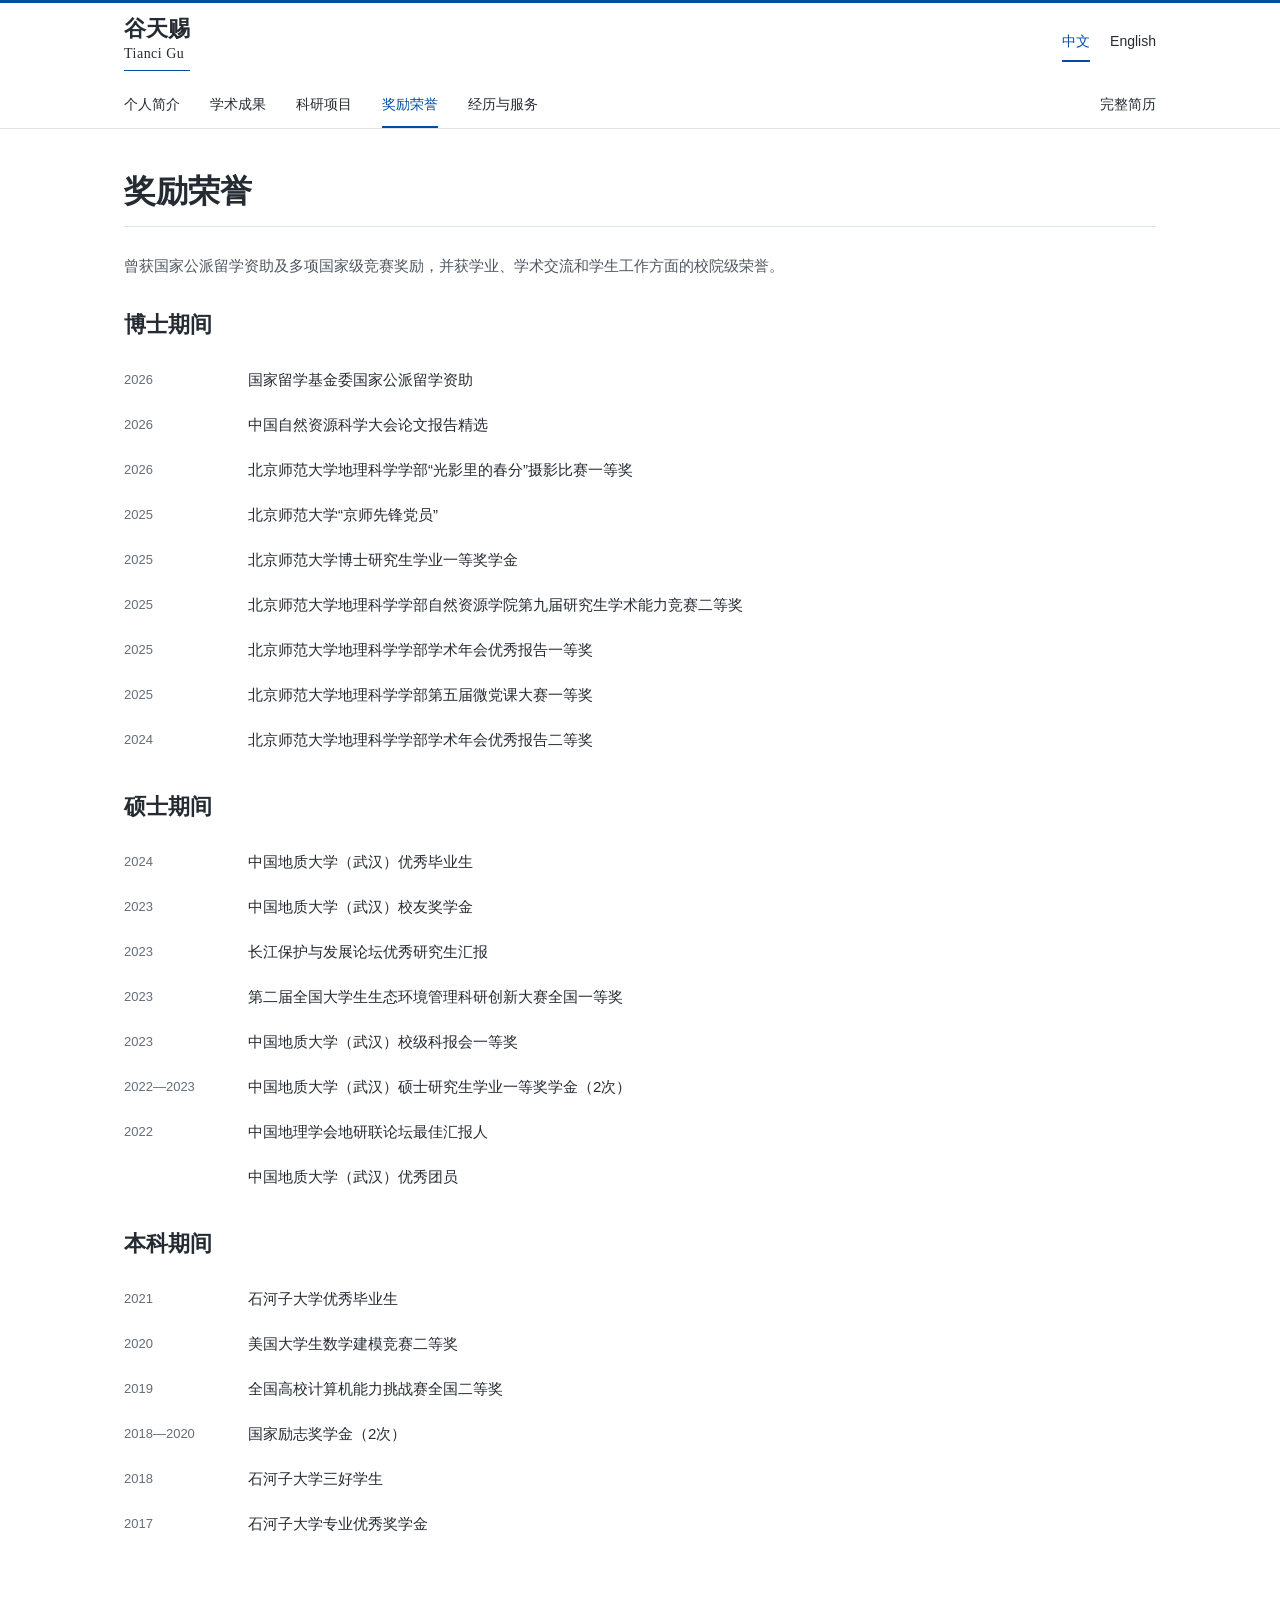
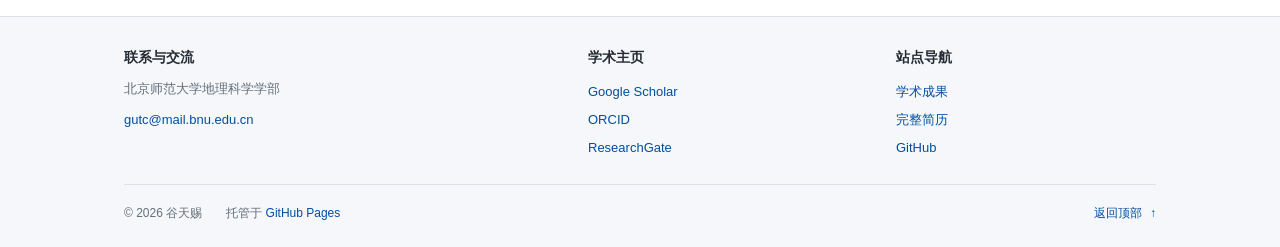
==== awards.html @ 749463bf "fix(content): reconcile publication metadata and downloadable CV" ====
<!doctype html>
<html lang="zh-CN">
<head>
  <meta charset="utf-8">
  <meta name="viewport" content="width=device-width, initial-scale=1">
  <meta name="description" content="谷天赐，北京师范大学自然资源博士生，研究城市化生态效应与生物多样性保护。奖励荣誉。">
  <meta name="theme-color" content="#004da3">
  <meta property="og:title" content="谷天赐 奖励荣誉">
  <meta property="og:description" content="Tianci Gu, PhD student in Natural Resources at Beijing Normal University.">
  <meta property="og:type" content="website">
  <link rel="canonical" href="https://sea993.github.io/CV_GUTIANCI/awards.html">
  <link rel="icon" href="assets/favicon.svg" type="image/svg+xml">
  <link rel="stylesheet" href="assets/style.css?v=1791884902904368500">
  <title>谷天赐 奖励荣誉</title>
  <script src="assets/content.js?v=1791884902904368500" defer></script>
  <script src="assets/app.js?v=1791884902904368500" defer></script>
</head>
<body id="top" data-page="awards" data-asset-version="1791884902904368500">
  <a class="skip-link" href="#main" data-i18n="skip">跳到正文</a>
  <header class="site-header">
    <div class="header-inner">
      <a class="wordmark" href="index.html" data-page-link="about"><span lang="zh-CN" data-profile-name="zh">谷天赐</span><span class="wordmark-en" lang="en" data-profile-name="en">Tianci Gu</span></a>
      <div class="header-controls">
        <div class="language-switch" role="group" aria-label="语言选择 Language selection">
          <button type="button" data-language="zh" aria-pressed="true">中文</button>
          <button type="button" data-language="en" aria-pressed="false">English</button>
        </div>
        <button class="menu-button" type="button" aria-expanded="false" aria-controls="site-nav" data-i18n="menu">菜单</button>
      </div>
    </div>
    <nav class="site-nav" id="site-nav" aria-label="主要导航"><a href="index.html" data-page-link="about" data-i18n="about">个人简介</a><a href="publications.html" data-page-link="publications" data-i18n="publications">学术成果</a><a href="projects.html" data-page-link="projects" data-i18n="projects">科研项目</a><a href="awards.html" data-page-link="awards" data-i18n="awards" aria-current="page">奖励荣誉</a><a href="service.html" data-page-link="service" data-i18n="service">经历与服务</a><a href="cv.html" data-page-link="cv" data-i18n="cv">完整简历</a></nav>
  </header>
  <main id="main" class="page-shell"><section id="awards" class="content-section" aria-labelledby="awards-title"><h1 class="page-title" id="awards-title" data-i18n="awards">奖励荣誉</h1><p class="page-lead" data-page-summary="awards"></p><div id="award-list" class="grouped-list"></div></section><noscript><p>请开启JavaScript浏览网站内容，或<a href="assets/tianci-gu-cv.docx?v=1791884902904368500">下载Word简历</a>。 Enable JavaScript to browse this site, or download the CV.</p></noscript></main>
  <footer class="site-footer" id="site-footer">
    <div class="footer-inner">
      <div class="footer-main">
        <section class="footer-contact" aria-labelledby="footer-contact-title">
          <h2 id="footer-contact-title" data-i18n="footerContact">联系与交流</h2>
          <p id="footer-affiliation">北京师范大学地理科学学部</p>
          <a href="mailto:gutc@mail.bnu.edu.cn" data-email><span>gutc@mail.bnu.edu.cn</span></a>
        </section>
        <nav aria-labelledby="footer-academic-title">
          <h2 id="footer-academic-title" data-i18n="footerAcademic">学术主页</h2>
          <ul>
            <li><a id="footer-scholar-link" href="https://scholar.google.com/citations?user=gLpuU54AAAAJ" target="_blank" rel="noopener">Google Scholar</a></li>
            <li><a id="footer-orcid-link" href="https://orcid.org/0000-0001-9466-5545" target="_blank" rel="noopener">ORCID</a></li>
            <li><a id="footer-researchgate-link" href="https://www.researchgate.net/profile/Tianci-Gu-2" target="_blank" rel="noopener">ResearchGate</a></li>
          </ul>
        </nav>
        <nav aria-labelledby="footer-explore-title">
          <h2 id="footer-explore-title" data-i18n="footerExplore">站点导航</h2>
          <ul>
            <li><a href="publications.html" data-page-link="publications" data-i18n="publications">学术成果</a></li>
            <li><a href="cv.html" data-page-link="cv" data-i18n="cv">完整简历</a></li>
            <li><a href="https://github.com/sea993/CV_GUTIANCI" target="_blank" rel="noopener">GitHub</a></li>
          </ul>
        </nav>
      </div>
      <div class="footer-bottom">
        <p id="footer-copyright">© 2026 谷天赐</p>
        <p class="footer-host"><span data-i18n="footerHosted">托管于</span> <a href="https://pages.github.com/" target="_blank" rel="noopener">GitHub Pages</a></p>
        <a class="back-to-top" href="#top"><span data-i18n="backToTop">返回顶部</span><span aria-hidden="true">↑</span></a>
      </div>
    </div>
  </footer>
</body>
</html>
---- assets/style.css ----
:root {
  --ink: #252b32; --muted: #646e79; --accent: #004da3; --line: #dce2e8;
  --heading-font: Georgia, "Microsoft YaHei", serif;
  --body-font: "Microsoft YaHei", "PingFang SC", sans-serif;
  --interface-font: "Segoe UI", "Microsoft YaHei", sans-serif;
}
* { box-sizing: border-box; }
html { scroll-padding-top: 130px; }
body { margin: 0; min-height: 100vh; display: flex; flex-direction: column; color: var(--ink); background: #fff; font: 15px/1.85 var(--body-font); }
html[lang="en"] body { font-family: var(--interface-font); }
a { color: var(--accent); text-underline-offset: 4px; text-decoration-thickness: 1px; }
a:hover { text-decoration: underline; }
button, input { font: inherit; color: inherit; }
button { cursor: pointer; }
button:focus-visible, a:focus-visible, input:focus-visible, summary:focus-visible { outline: 2px solid var(--accent); outline-offset: 4px; }
img { display: block; max-width: 100%; }
[hidden] { display: none !important; }
h1, h2, h3 { font-family: var(--heading-font); }
h2 { font-size: 22px; line-height: 1.45; margin: 0 0 17px; }
p { margin: 0 0 16px; }
.visually-hidden { position: absolute; width: 1px; height: 1px; padding: 0; overflow: hidden; clip: rect(0,0,0,0); white-space: nowrap; border: 0; }
.skip-link { position: fixed; left: 20px; top: -100px; z-index: 20; background: #fff; padding: 10px 20px; }
.skip-link:focus { top: 10px; }
.site-header { flex: none; border-top: 3px solid var(--accent); border-bottom: 1px solid var(--line); background: #fff; position: sticky; top: 0; z-index: 10; }
.header-inner { max-width: 1096px; margin: auto; min-height: 70px; padding: 12px 32px; display: flex; align-items: center; justify-content: space-between; gap: 24px; }
.wordmark { display: inline-grid; justify-items: start; gap: 2px; flex: none; padding-bottom: 7px; border-bottom: 1px solid var(--accent); color: var(--ink); font: 700 22px/1.25 var(--heading-font); text-decoration: none; white-space: nowrap; }
.wordmark-en { font: 400 14px/1.3 var(--heading-font); letter-spacing: .035em; }
.wordmark:hover { color: var(--accent); text-decoration: none; }
.header-controls { display: flex; align-items: center; gap: 24px; }
.language-switch { display: flex; gap: 20px; font: 14px/1.5 var(--interface-font); }
.language-switch button { padding: 8px 0; border: 0; border-bottom: 2px solid transparent; background: none; }
.language-switch button[aria-pressed="true"] { color: var(--accent); border-bottom-color: var(--accent); }
.site-nav { max-width: 1096px; padding: 0 32px; margin: auto; display: flex; gap: 30px; align-items: center; font: 14px/1.5 var(--interface-font); }
.site-nav a { color: var(--ink); padding: 11px 0; border-bottom: 2px solid transparent; text-decoration: none; white-space: nowrap; }
.site-nav a:hover, .site-nav a[aria-current="page"] { color: var(--accent); }
.site-nav a[aria-current="page"] { border-bottom-color: var(--accent); }
.site-nav a:last-child { margin-left: auto; }
.menu-button { display: none; padding: 7px 13px; border: 1px solid var(--line); background: none; font: 14px var(--interface-font); }
.page-shell { width: 100%; flex: 1; max-width: 1096px; margin: 0 auto; padding: 0 32px 42px; }
.site-footer { flex: none; background: #f5f7fa; border-top: 1px solid var(--line); color: var(--muted); font: 13px/1.7 var(--interface-font); }
.footer-inner { max-width: 1096px; margin: 0 auto; padding: 30px 32px 20px; }
.footer-main { display: grid; grid-template-columns: minmax(0,1.6fr) minmax(0,1fr) minmax(0,1fr); gap: 48px; }
.site-footer h2 { margin: 0 0 10px; color: var(--ink); font: 600 14px/1.5 var(--interface-font); }
.site-footer p { margin: 0; }
.footer-contact p { max-width: 290px; margin-bottom: 6px; }
.site-footer a { display: inline-block; padding: 3px 0; text-decoration: none; }
.site-footer a:hover { text-decoration: underline; }
.site-footer ul { list-style: none; margin: 0; padding: 0; }
.footer-bottom { display: flex; align-items: center; gap: 24px; margin-top: 22px; padding-top: 15px; border-top: 1px solid var(--line); font-size: 12px; }
.site-footer .back-to-top { display: inline-flex; align-items: center; gap: 8px; margin-left: auto; white-space: nowrap; }
.about-layout { display: grid; grid-template-columns: 215px minmax(0,1fr); gap: 56px; padding-top: 46px; }
.profile-sidebar .portrait-block { margin: 0 0 22px; }
.portrait-block img { width: 150px; height: 191px; object-fit: cover; object-position: center 26%; border-radius: 5px; }
.profile-sidebar .portrait-block img { width: 166px; height: 211px; }
.profile-institution { display: flex; align-items: center; gap: 11px; margin: 0 0 22px; }
.institution-seal { width: 40px; height: 40px; flex: none; }
.profile-institution .profile-position { margin: 0; font-size: 12px; }
.profile-sidebar #profile-name { font-size: 25px; margin: 0 0 14px; }
.profile-sidebar #profile-name span { display: block; margin: 7px 0 0; font-size: 20px; font-weight: 400; }
.profile-position { color: var(--muted); font-size: 13px; line-height: 1.85; margin-bottom: 20px; }
.contact-links { display: flex; flex-wrap: wrap; gap: 10px 24px; font: 14px/1.7 var(--interface-font); }
.contact-links a { display: inline-flex; align-items: center; gap: 8px; text-decoration: none; }
.contact-icon, .interest-icon { width: 18px; height: 18px; flex: none; fill: none; stroke: currentColor; stroke-width: 1.6; stroke-linecap: round; stroke-linejoin: round; }
.contact-icon { color: #667b92; }
.contact-links a:hover .contact-icon { color: var(--accent); }
.contact-links a:hover { text-decoration: underline; }
.profile-sidebar .contact-links { flex-direction: column; align-items: flex-start; font-size: 13px; gap: 10px; }
.about-title { font: 700 32px/1.35 var(--heading-font); margin: 0 0 23px; }
.home-biography p { margin-bottom: 21px; }
.about-main > h2, .home-education > h2 { margin: 31px 0 14px; padding-bottom: 10px; border-bottom: 1px solid var(--line); }
.plain-list { margin: 0; padding-left: 21px; }
.plain-list li { padding-left: 3px; margin-bottom: 7px; }
.research-interests { margin: 0; padding: 0; list-style: none; display: grid; gap: 9px; }
.research-interests li { display: flex; align-items: center; gap: 12px; }
.interest-icon { color: var(--accent); width: 21px; height: 21px; }
.featured-study { display: grid; grid-template-columns: minmax(0,1fr) minmax(0,1fr); gap: 25px; align-items: start; padding: 5px 0 2px; }
.research-figure { margin: 0; min-width: 0; }
.research-image-link { display: block; background: #fff; border: 1px solid var(--line); padding: 8px; }
.research-image-link:hover { border-color: var(--accent); }
.research-figure img { width: 100%; height: auto; display: block; }
.research-figure figcaption { margin-top: 8px; font: 11px/1.6 var(--interface-font); color: var(--muted); }
.research-figure figcaption br { display: none; }
.research-figure figcaption a { color: var(--muted); margin-right: 6px; }
.featured-copy h3 { margin: 0 0 10px; font: 600 17px/1.6 var(--body-font); }
html[lang="en"] .featured-copy h3 { font-family: var(--interface-font); font-size: 17px; }
.featured-copy h3 a { color: var(--ink); text-decoration: none; }
.featured-copy h3 a:hover { color: var(--accent); text-decoration: underline; }
.featured-copy p { margin-bottom: 10px; font-size: 13px; line-height: 1.85; }
.featured-copy .featured-venue { color: var(--muted); font: 15px/1.6 var(--heading-font); }
.article-link { font: 13px/1.7 var(--interface-font); text-underline-offset: 4px; }
.news-list { padding: 0; margin: 0; list-style: none; }
.news-list li { display: grid; grid-template-columns: 78px minmax(0,1fr); gap: 12px; margin-bottom: 15px; }
.news-date { color: var(--muted); font-family: var(--interface-font); font-variant-numeric: tabular-nums; }
.about-section { padding-top: 26px; }
.profile-header { display: grid; grid-template-columns: minmax(0,1fr) 150px; gap: 55px; margin-bottom: 27px; }
#profile-name { font: 700 38px/1.3 var(--heading-font); margin: 0 0 18px; }
#profile-name span { font-size: 24px; font-weight: 400; margin-left: 20px; white-space: nowrap; }
.bio { margin-bottom: 18px; }
.profile-header .portrait-block { margin: 4px 0 0; }
.biography { max-width: 960px; }
.scholar-summary { margin-top: 28px; }
.metrics-table { width: 540px; max-width: 100%; border-collapse: collapse; font: 15px/1.7 var(--interface-font); border-top: 1px solid var(--ink); }
.metrics-table th, .metrics-table td { padding: 8px 18px 8px 0; border-bottom: 1px solid var(--line); text-align: right; font-weight: 400; }
.metrics-table th:first-child { text-align: left; width: 40%; }
.metrics-table thead { color: var(--muted); font-size: 13px; }
.metrics-table tbody td { font-size: 18px; font-variant-numeric: tabular-nums; }
.metrics-note { color: var(--muted); font: 12px/1.7 var(--interface-font); margin: 10px 0 0; }
.research-statement { margin-top: 31px; max-width: 960px; }
.personal-details { margin-top: 24px; font-size: 13px; }
.personal-details summary { color: var(--muted); cursor: pointer; width: max-content; }
.personal-details dl { display: grid; grid-template-columns: max-content 1fr max-content 1fr; gap: 8px 22px; margin-top: 18px; }
.personal-details dt { color: var(--muted); }
.personal-details dd { margin: 0; overflow-wrap: anywhere; }
.content-section { padding-top: 40px; }
.page-title { font: 700 32px/1.4 var(--heading-font); margin: 0 0 25px; padding-bottom: 13px; border-bottom: 1px solid var(--line); }
.page-lead { max-width: 960px; margin: 0 0 27px; color: #4d5761; font-size: 15px; line-height: 1.9; }
.education-item { display: grid; grid-template-columns: 190px minmax(0,1fr); gap: 28px; padding: 23px 0; border-bottom: 1px solid var(--line); }
.education-item:first-child { padding-top: 4px; }
.school-name { margin: 0 0 9px; font: 600 22px/1.5 var(--heading-font); }
.education-item p { margin-bottom: 6px; }
.education-item .dates { color: var(--muted); font: 14px/1.75 var(--interface-font); padding-top: 4px; }
.advisors { color: var(--muted); font-size: 14px; }
.education-scores { display: flex; flex-wrap: wrap; gap: 6px 30px; font: 13px/1.8 var(--interface-font); }
.home-education .page-lead { font-size: 14px; margin-bottom: 18px; }
.home-education .education-item { grid-template-columns: 130px minmax(0,1fr); gap: 20px; padding: 18px 0; }
.home-education .education-item:first-child { padding-top: 2px; }
.home-education .school-name { font-size: 19px; margin-bottom: 6px; }
.home-education .education-item p { font-size: 13px; }
.publication-tools { margin: 0 0 22px; }
.publication-filters { display: flex; flex-wrap: wrap; gap: 6px 23px; margin-bottom: 17px; }
.filter-button { border: 0; border-bottom: 2px solid transparent; background: none; padding: 6px 0; color: var(--muted); font: 13px/1.75 var(--interface-font); }
.filter-button[aria-pressed="true"] { color: var(--accent); border-bottom-color: var(--accent); }
.filter-button:hover { color: var(--accent); }
.search-label { display: block; width: 370px; max-width: 100%; }
.search-label input { border: 1px solid #a9b3bf; background: #fff; border-radius: 0; width: 100%; padding: 8px 12px; font: 14px/1.7 var(--interface-font); }
.result-count { margin: 0 0 10px; color: var(--muted); font: 12px/1.7 var(--interface-font); }
.publication { padding: 17px 0; border-bottom: 1px solid var(--line); }
.publication:first-child { padding-top: 2px; }
.publication-illustrated { display: grid; grid-template-columns: 215px minmax(0,1fr); gap: 25px; align-items: start; }
.publication-illustrated .research-figure figcaption br { display: block; }
.publication-copy { min-width: 0; padding-left: 32px; }
.publication-title { position: relative; font: 600 17px/1.65 var(--interface-font); margin: 0 0 7px; }
.publication-number { position: absolute; top: 0; left: -32px; min-width: 24px; text-align: right; color: var(--accent); font-weight: 400; font-variant-numeric: tabular-nums; }
.publication p { margin: 6px 0; overflow-wrap: anywhere; }
.original-title { color: var(--muted); font-size: 13px; }
.authors { color: #4d5761; font-size: 13px; line-height: 1.8; }
.authors strong { color: var(--ink); font-weight: 600; }
.venue { font-size: 14px; }
.venue em { font-family: var(--heading-font); font-size: 16px; }
.publication-notes { display: flex; gap: 20px; flex-wrap: wrap; color: var(--muted); font: 12px/1.7 var(--interface-font); }
.status { color: var(--accent); }
.empty-message { padding: 24px 0; }
.group-block { margin-bottom: 28px; }
.group-title { font: 600 22px/1.5 var(--heading-font); margin: 0 0 16px; }
.record-list { list-style: none; margin: 0; padding: 0; }
.record-item { display: grid; grid-template-columns: 175px minmax(0,1fr); gap: 27px; padding: 12px 0; }
.record-date { color: var(--muted); font: 13px/1.8 var(--interface-font); margin: 2px 0 0; font-variant-numeric: tabular-nums; }
.record-title { font-size: 16px; font-weight: 600; line-height: 1.8; margin: 0; }
.record-program { color: var(--muted); font-size: 13px; line-height: 1.85; margin: 7px 0 0; }
.record-full { font-size: 14px; margin: 0; }
#award-list .record-item { grid-template-columns: 102px minmax(0,1fr); gap: 22px; padding: 9px 0; }
#award-list .record-title { font-size: 15px; font-weight: 400; }
.skills-list { display: grid; grid-template-columns: 160px minmax(0,1fr); gap: 15px 25px; margin: 0; font-size: 14px; }
.skills-list dt { font-weight: 600; }
.skills-list dd { margin: 0; }
.service-group { margin-bottom: 33px; }
.service-group > .group-title { padding-bottom: 12px; border-bottom: 1px solid var(--line); margin-bottom: 23px; }
.service-entry { margin-bottom: 25px; }
.service-title { font: 600 16px/1.8 var(--body-font); margin: 0 0 9px; }
html[lang="en"] .service-title { font-family: var(--interface-font); }
.service-entry ul { padding-left: 22px; margin: 0; }
.service-entry li { padding-left: 3px; margin-bottom: 7px; overflow-wrap: anywhere; }
.policy-list { list-style: none; margin: 0; padding: 0 0 0 6px; }
.policy-list li { padding-left: 16px; text-indent: -16px; }
.policy-list li > span { display: inline-block; width: 16px; text-indent: 0; }
.print-actions { padding-top: 28px; display: flex; justify-content: flex-end; align-items: center; flex-wrap: wrap; gap: 22px; font: 14px var(--interface-font); }
.print-actions button { background: #fff; border: 1px solid var(--line); padding: 8px 16px; font: inherit; }
body[data-page="cv"] .content-section { padding-top: 42px; }
body[data-page="cv"] .page-title { font-size: 28px; }
@media (max-width: 850px) {
  .menu-button { display: block; }
  .site-nav { display: none; flex-wrap: wrap; gap: 0 25px; padding-bottom: 12px; }
  .site-nav.is-open { display: flex; }
  .site-nav a:last-child { margin-left: 0; }
  html { scroll-padding-top: 90px; }
  .about-layout { grid-template-columns: 190px minmax(0,1fr); gap: 33px; }
  .education-item { grid-template-columns: 155px minmax(0,1fr); gap: 23px; }
}
@media (max-width: 700px) {
  .about-layout { display: block; padding-top: 28px; }
  .profile-sidebar { display: grid; grid-template-columns: 90px minmax(0,1fr); gap: 9px 20px; margin-bottom: 30px; }
  .profile-sidebar .portrait-block { grid-column: 1; grid-row: 1 / span 2; margin: 0; }
  .profile-sidebar .portrait-block img { width: 90px; height: 115px; }
  .profile-sidebar #profile-name { grid-column: 2; grid-row: 1; margin: 0; font-size: 24px; }
  .profile-sidebar #profile-name span { margin-top: 4px; font-size: 18px; }
  .profile-sidebar .profile-institution { grid-column: 2; grid-row: 2; margin: 0; gap: 8px; }
  .profile-sidebar .institution-seal { width: 30px; height: 30px; }
  .profile-sidebar .profile-position { margin: 0; font-size: 11px; }
  .profile-sidebar .contact-links { grid-column: 1 / -1; flex-direction: row; gap: 9px 20px; margin-top: 9px; }
}
@media (max-width: 600px) {
  body { font-size: 14px; line-height: 1.9; }
  .header-inner { padding: 11px 20px; gap: 14px; min-height: 69px; }
  .wordmark { font-size: 20px; gap: 1px; padding-bottom: 5px; }
  .wordmark-en { font-size: 12px; }
  .header-controls { gap: 15px; }
  .language-switch { gap: 13px; font-size: 13px; }
  .menu-button { font-size: 12px; padding: 6px 9px; }
  .site-nav { padding-left: 20px; padding-right: 20px; font-size: 13px; }
  .page-shell { padding: 0 20px 42px; }
  .footer-inner { padding: 28px 20px 18px; }
  .footer-main { grid-template-columns: repeat(2,minmax(0,1fr)); gap: 23px 28px; }
  .footer-contact { grid-column: 1 / -1; }
  .footer-bottom { display: grid; grid-template-columns: minmax(0,1fr) auto; gap: 4px 16px; margin-top: 23px; }
  #footer-copyright, .footer-host { grid-column: 1; }
  .site-footer .back-to-top { grid-column: 2; grid-row: 1 / span 2; }
  .about-title { font-size: 28px; }
  h2 { font-size: 21px; }
  .news-list li { grid-template-columns: 66px minmax(0,1fr); gap: 11px; }
  .profile-header { grid-template-columns: minmax(0,1fr) 90px; gap: 16px; margin-bottom: 23px; }
  .profile-copy { display: contents; }
  .profile-header #profile-name { grid-column: 1; grid-row: 1; font-size: 30px; margin: 0; align-self: start; }
  .profile-header #profile-name span { display: block; margin: 8px 0 0; font-size: 20px; }
  .profile-header .portrait-block { grid-column: 2; grid-row: 1 / span 2; margin: 0; }
  .profile-header .portrait-block img { width: 90px; height: 115px; }
  .profile-header .profile-position { grid-column: 1; grid-row: 2; margin: 0; font-size: 12px; }
  .profile-header .bio, .profile-header .contact-links { grid-column: 1 / -1; }
  .contact-links { font-size: 13px; gap: 9px 20px; }
  .metrics-table { font-size: 14px; }
  .metrics-table th, .metrics-table td { padding-right: 8px; }
  .metrics-table thead { font-size: 12px; }
  .metrics-table tbody td { font-size: 17px; }
  .personal-details dl { grid-template-columns: max-content 1fr; gap: 8px 18px; }
  .content-section { padding-top: 28px; }
  .page-title { font-size: 28px; margin-bottom: 22px; }
  .education-item { display: block; padding: 21px 0; }
  .education-item .dates { padding: 0; margin-bottom: 10px; }
  .school-name { font-size: 21px; }
  .education-scores { gap: 5px 22px; font-size: 13px; }
  .advisors { font-size: 13px; }
  .publication-filters { gap: 5px 18px; }
  .publication-title { font-size: 16px; }
  .featured-study { grid-template-columns: 1fr; gap: 16px; }
  .featured-copy h3, html[lang="en"] .featured-copy h3 { font-size: 16px; }
  .publication-illustrated { display: block; }
  .publication-illustrated .research-figure { max-width: 440px; margin: 0 0 18px; }
  .publication-illustrated .research-figure figcaption br { display: none; }
  .venue em { font-size: 15px; }
  .group-title { font-size: 21px; }
  .record-item { display: block; padding: 13px 0; }
  .record-date { margin: 0 0 6px; }
  .record-title { font-size: 15px; }
  #award-list .record-item { display: grid; grid-template-columns: 64px minmax(0,1fr); gap: 15px; }
  #award-list .record-title { font-size: 14px; }
  .skills-list { grid-template-columns: 1fr; gap: 6px; }
  .skills-list dd { margin-bottom: 13px; }
  .service-title { font-size: 15px; }
}
@media print {
  html { scroll-padding-top: 0; }
  body { display: block; min-height: 0; font-size: 10pt; line-height: 1.65; }
  .site-header, .site-footer, .publication-tools, .result-count, .print-actions, .skip-link { display: none !important; }
  .page-shell { max-width: none; padding: 0; }
  .about-section { padding-top: 0; }
  .profile-header { grid-template-columns: minmax(0,1fr) 90px; gap: 24px; margin-bottom: 20px; }
  .profile-copy { display: block; }
  #profile-name { font-size: 26pt; }
  #profile-name span { display: inline; font-size: 17pt; margin-left: 15px; }
  .portrait-block img { width: 90px; height: 115px; }
  .profile-position, .bio, .biography, .research-statement, .education-item p, .service-entry li { font-size: 10pt; }
  .contact-links { font-size: 9pt; margin-top: 12px; }
  .scholar-summary, .research-statement { margin-top: 20px; }
  .metrics-table { width: 400px; font-size: 10pt; }
  .metrics-table th, .metrics-table td { padding-top: 4px; padding-bottom: 4px; }
  .metrics-table tbody td { font-size: 12pt; }
  .content-section, body[data-page="cv"] .content-section { padding-top: 27px; }
  .page-title, body[data-page="cv"] .page-title { font-size: 18pt; margin-bottom: 17px; padding-bottom: 9px; break-after: avoid; }
  .page-lead { font-size: 10pt; margin-bottom: 15px; break-after: avoid; }
  .group-title { font-size: 14pt; break-after: avoid; }
  .publication { padding: 12px 0; break-inside: avoid; }
  .publication-title { font-size: 11pt; }
  .original-title, .authors, .publication-notes, .venue { font-size: 8.5pt; }
  .venue em { font-size: 10pt; }
  .education-item { display: grid; grid-template-columns: 125px minmax(0,1fr); padding: 15px 0; break-inside: avoid; }
  .school-name { font-size: 14pt; }
  .group-block { margin-bottom: 19px; }
  .record-item { display: grid; grid-template-columns: 100px minmax(0,1fr); gap: 20px; padding: 7px 0; break-inside: avoid; }
  .record-date, .record-title, #award-list .record-title, .record-full { font-size: 10pt; }
  .service-entry { break-inside: avoid; }
  .service-title { font-size: 11pt; }
  .skills-list { grid-template-columns: 125px minmax(0,1fr); gap: 9px 18px; font-size: 10pt; }
  .personal-details { font-size: 9pt; }
  .personal-details dl { grid-template-columns: max-content 1fr max-content 1fr; }
}
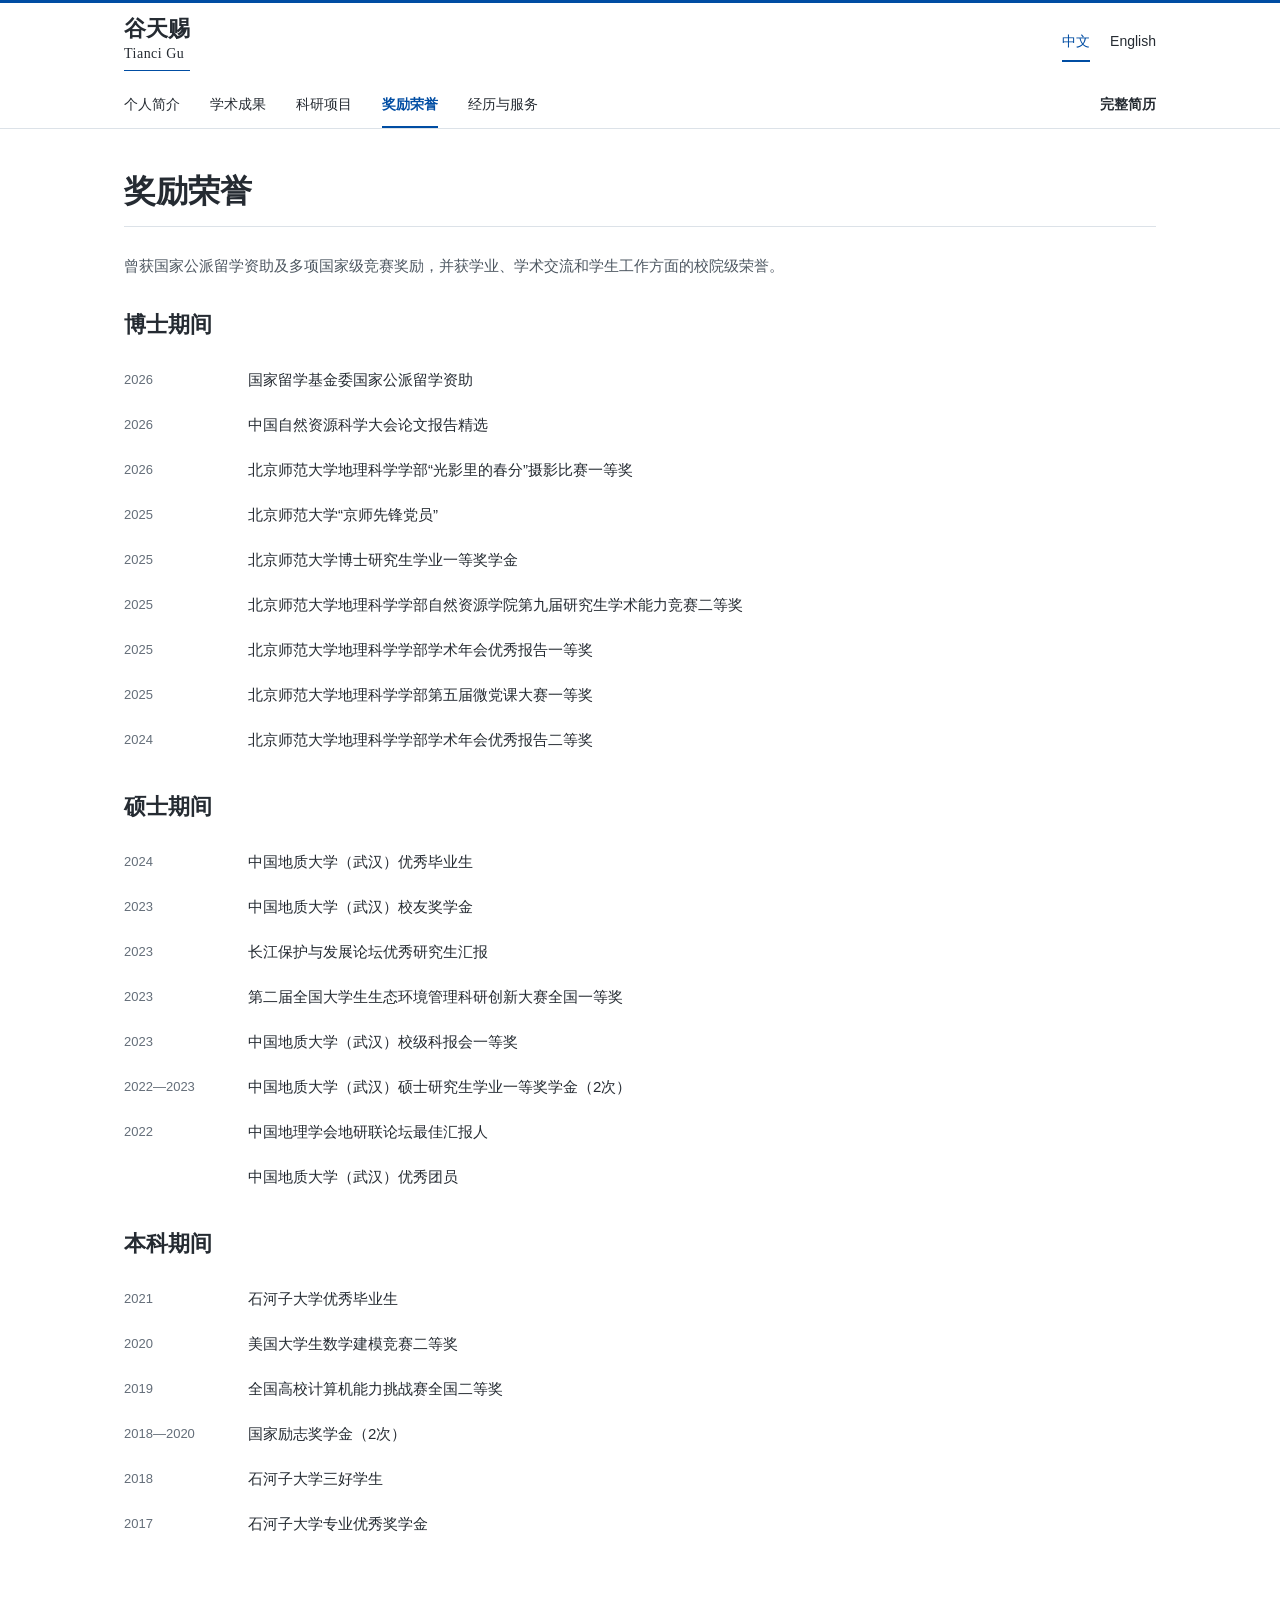
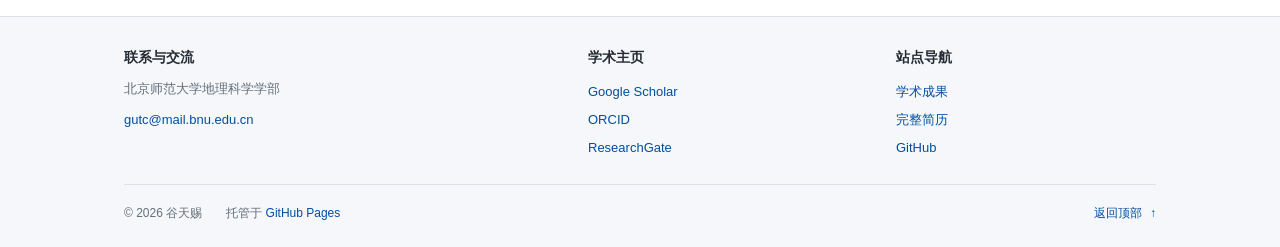
==== commit da41c007: "feat(site): add research navigation and interactive overviews" ====
--- a/awards.html
+++ b/awards.html
@@ -10,12 +10,12 @@
   <meta property="og:type" content="website">
   <link rel="canonical" href="https://sea993.github.io/CV_GUTIANCI/awards.html">
   <link rel="icon" href="assets/favicon.svg" type="image/svg+xml">
-  <link rel="stylesheet" href="assets/style.css?v=1791884902904368500">
+  <link rel="stylesheet" href="assets/style.css?v=1791891684807166000">
   <title>谷天赐 奖励荣誉</title>
-  <script src="assets/content.js?v=1791884902904368500" defer></script>
-  <script src="assets/app.js?v=1791884902904368500" defer></script>
+  <script src="assets/content.js?v=1791891684807166000" defer></script>
+  <script src="assets/app.js?v=1791891684807166000" defer></script>
 </head>
-<body id="top" data-page="awards" data-asset-version="1791884902904368500">
+<body id="top" data-page="awards" data-asset-version="1791891684807166000">
   <a class="skip-link" href="#main" data-i18n="skip">跳到正文</a>
   <header class="site-header">
     <div class="header-inner">
@@ -25,12 +25,13 @@
           <button type="button" data-language="zh" aria-pressed="true">中文</button>
           <button type="button" data-language="en" aria-pressed="false">English</button>
         </div>
-        <button class="menu-button" type="button" aria-expanded="false" aria-controls="site-nav" data-i18n="menu">菜单</button>
+        <button class="menu-button" type="button" aria-expanded="false" aria-controls="site-nav"><span class="menu-icon" aria-hidden="true">☰</span><span data-i18n="menu">导航</span></button>
       </div>
     </div>
     <nav class="site-nav" id="site-nav" aria-label="主要导航"><a href="index.html" data-page-link="about" data-i18n="about">个人简介</a><a href="publications.html" data-page-link="publications" data-i18n="publications">学术成果</a><a href="projects.html" data-page-link="projects" data-i18n="projects">科研项目</a><a href="awards.html" data-page-link="awards" data-i18n="awards" aria-current="page">奖励荣誉</a><a href="service.html" data-page-link="service" data-i18n="service">经历与服务</a><a href="cv.html" data-page-link="cv" data-i18n="cv">完整简历</a></nav>
+    <nav class="quick-nav" aria-label="快捷导航"><a href="index.html" data-page-link="about" data-i18n="profileShort">简介</a><a href="publications.html" data-page-link="publications" data-i18n="publications">学术成果</a><a href="projects.html" data-page-link="projects" data-i18n="projectsShort">科研项目</a></nav>
   </header>
-  <main id="main" class="page-shell"><section id="awards" class="content-section" aria-labelledby="awards-title"><h1 class="page-title" id="awards-title" data-i18n="awards">奖励荣誉</h1><p class="page-lead" data-page-summary="awards"></p><div id="award-list" class="grouped-list"></div></section><noscript><p>请开启JavaScript浏览网站内容，或<a href="assets/tianci-gu-cv.docx?v=1791884902904368500">下载Word简历</a>。 Enable JavaScript to browse this site, or download the CV.</p></noscript></main>
+  <main id="main" class="page-shell"><section id="awards" class="content-section" aria-labelledby="awards-title"><h1 class="page-title" id="awards-title" data-i18n="awards">奖励荣誉</h1><p class="page-lead" data-page-summary="awards"></p><div id="award-list" class="grouped-list"></div></section><noscript><p>请开启JavaScript浏览网站内容，或<a href="assets/tianci-gu-cv.docx?v=1791891684807166000">下载Word简历</a>。 Enable JavaScript to browse this site, or download the CV.</p></noscript></main>
   <footer class="site-footer" id="site-footer">
     <div class="footer-inner">
       <div class="footer-main">
--- a/assets/style.css
+++ b/assets/style.css
@@ -34,8 +34,12 @@
 .site-nav a { color: var(--ink); padding: 11px 0; border-bottom: 2px solid transparent; text-decoration: none; white-space: nowrap; }
 .site-nav a:hover, .site-nav a[aria-current="page"] { color: var(--accent); }
 .site-nav a[aria-current="page"] { border-bottom-color: var(--accent); }
+.site-nav a[aria-current="page"] { font-weight: 600; }
+.site-nav a[data-page-link="cv"] { font-weight: 600; }
 .site-nav a:last-child { margin-left: auto; }
-.menu-button { display: none; padding: 7px 13px; border: 1px solid var(--line); background: none; font: 14px var(--interface-font); }
+.menu-button { display: none; align-items: center; gap: 7px; padding: 7px 13px; border: 1px solid var(--line); background: none; font: 14px var(--interface-font); }
+.menu-icon { font-size: 15px; line-height: 1; }
+.quick-nav { display: none; }
 .page-shell { width: 100%; flex: 1; max-width: 1096px; margin: 0 auto; padding: 0 32px 42px; }
 .site-footer { flex: none; background: #f5f7fa; border-top: 1px solid var(--line); color: var(--muted); font: 13px/1.7 var(--interface-font); }
 .footer-inner { max-width: 1096px; margin: 0 auto; padding: 30px 32px 20px; }
@@ -67,6 +71,76 @@
 .profile-sidebar .contact-links { flex-direction: column; align-items: flex-start; font-size: 13px; gap: 10px; }
 .about-title { font: 700 32px/1.35 var(--heading-font); margin: 0 0 23px; }
 .home-biography p { margin-bottom: 21px; }
+.home-short-bio { margin-bottom: 22px; font-size: 16px; line-height: 1.9; }
+.home-metrics { display: grid; grid-template-columns: repeat(4,minmax(0,1fr)); gap: 10px 18px; padding: 18px 0 12px; border-top: 1px solid var(--line); border-bottom: 1px solid var(--line); }
+.home-metrics a { display: flex; flex-direction: column; gap: 3px; text-decoration: none; }
+.home-metrics strong { color: var(--accent); font: 400 32px/1.15 var(--heading-font); font-variant-numeric: tabular-nums; }
+.home-metrics span { color: var(--muted); font: 12px/1.55 var(--interface-font); }
+.home-metrics a:hover span { color: var(--accent); text-decoration: underline; }
+.snapshot-note { grid-column: 1 / -1; margin: 1px 0 0; color: var(--muted); font: 11px/1.6 var(--interface-font); }
+.home-actions { display: flex; flex-wrap: wrap; align-items: center; gap: 14px 25px; margin: 21px 0 18px; font: 14px/1.6 var(--interface-font); }
+.home-actions .primary-link { padding: 10px 16px; background: var(--accent); color: white; text-decoration: none; }
+.home-actions .primary-link:hover { background: #003b7e; }
+.full-biography summary, .profile-contact summary, .research-map-panel summary { cursor: pointer; color: var(--accent); font: 13px/1.8 var(--interface-font); }
+.full-biography[open] summary { margin-bottom: 18px; }
+.full-biography .home-biography { margin-top: 16px; }
+.profile-contact > summary { display: none; }
+.section-heading { display: flex; align-items: baseline; justify-content: space-between; gap: 15px; margin: 31px 0 18px; padding-bottom: 10px; border-bottom: 1px solid var(--line); }
+.section-heading h2 { margin: 0; }
+.section-heading > a, .more-selected { font: 12px/1.8 var(--interface-font); }
+.more-selected { margin: 14px 0 0; text-align: right; }
+.research-interests li { align-items: flex-start; padding: 8px 0; }
+.research-interests .interest-icon { margin-top: 3px; }
+.research-interests a { font-size: 15px; font-weight: 500; text-decoration: none; }
+.research-interests p { margin: 5px 0 0; color: var(--muted); font-size: 13px; }
+.featured-study + .featured-study { margin-top: 22px; padding-top: 24px; border-top: 1px solid var(--line); }
+.home-methods { display: grid; grid-template-columns: 165px minmax(0,1fr); gap: 14px 20px; font-size: 13px; }
+.home-methods dt { font-weight: 500; }
+.home-methods dd { margin: 0; color: var(--muted); }
+.research-map-panel { margin-top: 17px; padding: 12px 0; border-top: 1px solid var(--line); border-bottom: 1px solid var(--line); }
+.map-explanation { margin: 15px 0 5px; color: var(--muted); font-size: 12px; line-height: 1.8; }
+.research-map-svg { display: block; width: 100%; height: auto; margin-top: 18px; overflow: visible; }
+.map-column-label { fill: var(--muted); font: 13px var(--interface-font); }
+.map-edge { fill: none; stroke: #b4c4d5; stroke-width: 1.3; transition: opacity 150ms, stroke 150ms; }
+.map-edge-method { stroke-dasharray: 5 4; }
+.map-node { text-decoration: none; }
+.map-node rect { fill: white; stroke: #a5b7ca; stroke-width: 1; }
+.map-node text { fill: var(--ink); font: 15px var(--interface-font); pointer-events: none; }
+html[lang="en"] .map-node text { font-size: 14px; }
+.map-node-topic rect { fill: #edf4fb; stroke: var(--accent); }
+.map-node-method rect { fill: #f5f7fa; }
+.map-node:hover rect, .map-node:focus-visible rect { stroke: var(--accent); stroke-width: 2; }
+.map-node:focus-visible { outline: none; }
+.has-focus .map-edge { opacity: .12; }
+.has-focus .map-node { opacity: .4; }
+.has-focus .map-edge.is-active { opacity: 1; stroke: var(--accent); stroke-width: 2; }
+.has-focus .map-node.is-connected { opacity: 1; }
+.map-paper-links { display: none; }
+.data-overview { margin-bottom: 30px; padding: 22px 25px 18px; background: #f7f9fc; }
+.data-overview h2 { margin: 0 0 18px; font: 500 18px/1.5 var(--interface-font); }
+.overview-totals { display: flex; flex-wrap: wrap; gap: 16px 48px; margin-bottom: 20px; }
+.overview-totals button { display: flex; align-items: baseline; gap: 10px; border: 0; padding: 0; background: none; text-align: left; }
+.overview-totals strong { color: var(--accent); font: 400 30px/1.2 var(--heading-font); font-variant-numeric: tabular-nums; }
+.overview-totals span { font: 13px/1.6 var(--interface-font); }
+.overview-totals button:hover span { text-decoration: underline; }
+.overview-bars { display: grid; gap: 9px; }
+.overview-bar { display: grid; grid-template-columns: minmax(210px,1fr) minmax(0,1.5fr) 28px; align-items: center; gap: 20px; border: 0; padding: 4px 0; background: none; font: 13px/1.6 var(--interface-font); text-align: left; }
+.bar-track { display: block; height: 8px; background: #e4eaf1; }
+.bar-track > span { display: block; height: 100%; background: #5283b9; transition: background 150ms; }
+.overview-bar:hover .bar-track > span, .overview-bar[aria-pressed="true"] .bar-track > span { background: var(--accent); }
+.overview-bar strong { font-weight: 500; text-align: right; font-variant-numeric: tabular-nums; }
+.overview-note { margin: 15px 0 0; color: var(--muted); font: 12px/1.8 var(--interface-font); }
+.topic-filters { display: flex; flex-wrap: wrap; gap: 6px 17px; padding: 13px 0; border-top: 1px solid var(--line); margin-bottom: 9px; }
+.topic-filters button { border: 0; padding: 4px 0; background: none; color: var(--muted); font: 12px/1.7 var(--interface-font); }
+.topic-filters button[aria-pressed="true"] { color: var(--accent); text-decoration: underline; text-underline-offset: 5px; }
+.publication-scope { margin: 0 0 14px; font: 12px/1.7 var(--interface-font); color: var(--muted); }
+.publication-scope button { border: 0; padding: 0; margin-left: 12px; background: none; color: var(--accent); text-decoration: underline; }
+.publication-title a { color: inherit; text-decoration: none; }
+.publication-title a:hover { color: var(--accent); text-decoration: underline; }
+.project-filters { display: flex; gap: 25px; align-items: center; margin-bottom: 25px; font: 13px/1.7 var(--interface-font); }
+.project-filters:empty, .topic-filters:empty { display: none; }
+#publication-browser, #project-filter { scroll-margin-top: 145px; }
+@media (prefers-reduced-motion: reduce) { *, *::before, *::after { transition: none !important; scroll-behavior: auto !important; } }
 .about-main > h2, .home-education > h2 { margin: 31px 0 14px; padding-bottom: 10px; border-bottom: 1px solid var(--line); }
 .plain-list { margin: 0; padding-left: 21px; }
 .plain-list li { padding-left: 3px; margin-bottom: 7px; }
@@ -114,18 +188,17 @@
 .content-section { padding-top: 40px; }
 .page-title { font: 700 32px/1.4 var(--heading-font); margin: 0 0 25px; padding-bottom: 13px; border-bottom: 1px solid var(--line); }
 .page-lead { max-width: 960px; margin: 0 0 27px; color: #4d5761; font-size: 15px; line-height: 1.9; }
-.education-item { display: grid; grid-template-columns: 190px minmax(0,1fr); gap: 28px; padding: 23px 0; border-bottom: 1px solid var(--line); }
+.education-item { display: grid; grid-template-columns: 190px minmax(0,1fr); gap: 28px; padding: 23px 0; border-bottom: 1px solid var(--line); color: #000; font: inherit; }
 .education-item:first-child { padding-top: 4px; }
-.school-name { margin: 0 0 9px; font: 600 22px/1.5 var(--heading-font); }
-.education-item p { margin-bottom: 6px; }
-.education-item .dates { color: var(--muted); font: 14px/1.75 var(--interface-font); padding-top: 4px; }
-.advisors { color: var(--muted); font-size: 14px; }
-.education-scores { display: flex; flex-wrap: wrap; gap: 6px 30px; font: 13px/1.8 var(--interface-font); }
-.home-education .page-lead { font-size: 14px; margin-bottom: 18px; }
-.home-education .education-item { grid-template-columns: 130px minmax(0,1fr); gap: 20px; padding: 18px 0; }
+.school-name { margin: 0 0 6px; font: inherit; }
+.education-item p { margin-bottom: 6px; font: inherit; }
+.education-item .dates { color: inherit; font: inherit; }
+.advisors { color: inherit; font: inherit; }
+.education-scores { display: flex; flex-wrap: wrap; gap: 6px 30px; font: inherit; }
+#education .page-lead { color: #000; font: inherit; }
+.home-education .page-lead { margin-bottom: 18px; }
+.home-education .education-item { grid-template-columns: 155px minmax(0,1fr); gap: 20px; padding: 18px 0; }
 .home-education .education-item:first-child { padding-top: 2px; }
-.home-education .school-name { font-size: 19px; margin-bottom: 6px; }
-.home-education .education-item p { font-size: 13px; }
 .publication-tools { margin: 0 0 22px; }
 .publication-filters { display: flex; flex-wrap: wrap; gap: 6px 23px; margin-bottom: 17px; }
 .filter-button { border: 0; border-bottom: 2px solid transparent; background: none; padding: 6px 0; color: var(--muted); font: 13px/1.75 var(--interface-font); }
@@ -178,17 +251,21 @@
 body[data-page="cv"] .content-section { padding-top: 42px; }
 body[data-page="cv"] .page-title { font-size: 28px; }
 @media (max-width: 850px) {
-  .menu-button { display: block; }
+  .menu-button { display: inline-flex; }
   .site-nav { display: none; flex-wrap: wrap; gap: 0 25px; padding-bottom: 12px; }
   .site-nav.is-open { display: flex; }
   .site-nav a:last-child { margin-left: 0; }
-  html { scroll-padding-top: 90px; }
+  .quick-nav { display: flex; justify-content: space-between; gap: 15px; padding: 0 32px; max-width: 1096px; margin: auto; font: 14px/1.5 var(--interface-font); border-top: 1px solid #f0f3f6; }
+  .quick-nav a { padding: 12px 0 10px; color: var(--ink); text-decoration: none; border-bottom: 2px solid transparent; }
+  .quick-nav [aria-current="page"] { color: var(--accent); border-bottom-color: var(--accent); font-weight: 600; }
+  .site-nav.is-open + .quick-nav { display: none; }
+  html { scroll-padding-top: 145px; }
   .about-layout { grid-template-columns: 190px minmax(0,1fr); gap: 33px; }
   .education-item { grid-template-columns: 155px minmax(0,1fr); gap: 23px; }
 }
 @media (max-width: 700px) {
   .about-layout { display: block; padding-top: 28px; }
-  .profile-sidebar { display: grid; grid-template-columns: 90px minmax(0,1fr); gap: 9px 20px; margin-bottom: 30px; }
+  .profile-sidebar { display: grid; grid-template-columns: 90px minmax(0,1fr); gap: 9px 20px; margin-bottom: 23px; }
   .profile-sidebar .portrait-block { grid-column: 1; grid-row: 1 / span 2; margin: 0; }
   .profile-sidebar .portrait-block img { width: 90px; height: 115px; }
   .profile-sidebar #profile-name { grid-column: 2; grid-row: 1; margin: 0; font-size: 24px; }
@@ -197,16 +274,29 @@
   .profile-sidebar .institution-seal { width: 30px; height: 30px; }
   .profile-sidebar .profile-position { margin: 0; font-size: 11px; }
   .profile-sidebar .contact-links { grid-column: 1 / -1; flex-direction: row; gap: 9px 20px; margin-top: 9px; }
+  .profile-contact { grid-column: 1 / -1; margin-top: 4px; }
+  .profile-contact > summary { display: list-item; }
+  .home-metrics { grid-template-columns: repeat(2,minmax(0,1fr)); gap: 14px 20px; }
+  .home-metrics strong { font-size: 28px; }
+  .home-methods { grid-template-columns: 1fr; gap: 4px; }
+  .home-methods dd { margin-bottom: 11px; }
+  .research-map-svg { display: none; }
+  .map-paper-links { display: block; margin-top: 18px; }
+  .map-paper-links p { margin-bottom: 8px; font-size: 13px; }
+  .map-paper-links ul { padding-left: 20px; margin: 0; font-size: 13px; }
+  .map-paper-links li { margin: 8px 0; }
 }
 @media (max-width: 600px) {
   body { font-size: 14px; line-height: 1.9; }
   .header-inner { padding: 11px 20px; gap: 14px; min-height: 69px; }
   .wordmark { font-size: 20px; gap: 1px; padding-bottom: 5px; }
   .wordmark-en { font-size: 12px; }
-  .header-controls { gap: 15px; }
+  .header-controls { gap: 10px; }
   .language-switch { gap: 13px; font-size: 13px; }
   .menu-button { font-size: 12px; padding: 6px 9px; }
   .site-nav { padding-left: 20px; padding-right: 20px; font-size: 13px; }
+  .quick-nav { padding: 0 20px; font-size: 13px; }
+  .menu-button { gap: 5px; }
   .page-shell { padding: 0 20px 42px; }
   .footer-inner { padding: 28px 20px 18px; }
   .footer-main { grid-template-columns: repeat(2,minmax(0,1fr)); gap: 23px 28px; }
@@ -214,7 +304,22 @@
   .footer-bottom { display: grid; grid-template-columns: minmax(0,1fr) auto; gap: 4px 16px; margin-top: 23px; }
   #footer-copyright, .footer-host { grid-column: 1; }
   .site-footer .back-to-top { grid-column: 2; grid-row: 1 / span 2; }
-  .about-title { font-size: 28px; }
+  .about-title { font-size: 25px; margin-bottom: 14px; }
+  .home-short-bio { font-size: 14px; margin-bottom: 18px; }
+  .home-metrics { padding-top: 14px; gap: 10px 20px; }
+  .home-metrics span { font-size: 11px; }
+  .home-actions { gap: 13px 18px; margin: 18px 0 15px; font-size: 13px; }
+  .section-heading { display: block; }
+  .section-heading > a { display: inline-block; margin-top: 10px; }
+  .data-overview { padding: 19px 16px 16px; }
+  .overview-totals { gap: 12px 20px; }
+  .overview-totals button { gap: 7px; }
+  .overview-totals span { font-size: 12px; }
+  .overview-totals strong { font-size: 27px; }
+  .overview-bar { grid-template-columns: minmax(0,1fr) 24px; gap: 5px 15px; font-size: 12px; }
+  .bar-label { grid-column: 1 / -1; }
+  .bar-track { grid-column: 1; }
+  .overview-bar strong { grid-column: 2; }
   h2 { font-size: 21px; }
   .news-list li { grid-template-columns: 66px minmax(0,1fr); gap: 11px; }
   .profile-header { grid-template-columns: minmax(0,1fr) 90px; gap: 16px; margin-bottom: 23px; }
@@ -235,9 +340,7 @@
   .page-title { font-size: 28px; margin-bottom: 22px; }
   .education-item { display: block; padding: 21px 0; }
   .education-item .dates { padding: 0; margin-bottom: 10px; }
-  .school-name { font-size: 21px; }
-  .education-scores { gap: 5px 22px; font-size: 13px; }
-  .advisors { font-size: 13px; }
+  .education-scores { gap: 5px 22px; }
   .publication-filters { gap: 5px 18px; }
   .publication-title { font-size: 16px; }
   .featured-study { grid-template-columns: 1fr; gap: 16px; }
@@ -260,6 +363,7 @@
   html { scroll-padding-top: 0; }
   body { display: block; min-height: 0; font-size: 10pt; line-height: 1.65; }
   .site-header, .site-footer, .publication-tools, .result-count, .print-actions, .skip-link { display: none !important; }
+  .data-overview, .project-filters, .home-actions, .home-metrics, .research-map-panel, .section-heading > a, .more-selected { display: none !important; }
   .page-shell { max-width: none; padding: 0; }
   .about-section { padding-top: 0; }
   .profile-header { grid-template-columns: minmax(0,1fr) 90px; gap: 24px; margin-bottom: 20px; }
@@ -282,7 +386,6 @@
   .original-title, .authors, .publication-notes, .venue { font-size: 8.5pt; }
   .venue em { font-size: 10pt; }
   .education-item { display: grid; grid-template-columns: 125px minmax(0,1fr); padding: 15px 0; break-inside: avoid; }
-  .school-name { font-size: 14pt; }
   .group-block { margin-bottom: 19px; }
   .record-item { display: grid; grid-template-columns: 100px minmax(0,1fr); gap: 20px; padding: 7px 0; break-inside: avoid; }
   .record-date, .record-title, #award-list .record-title, .record-full { font-size: 10pt; }
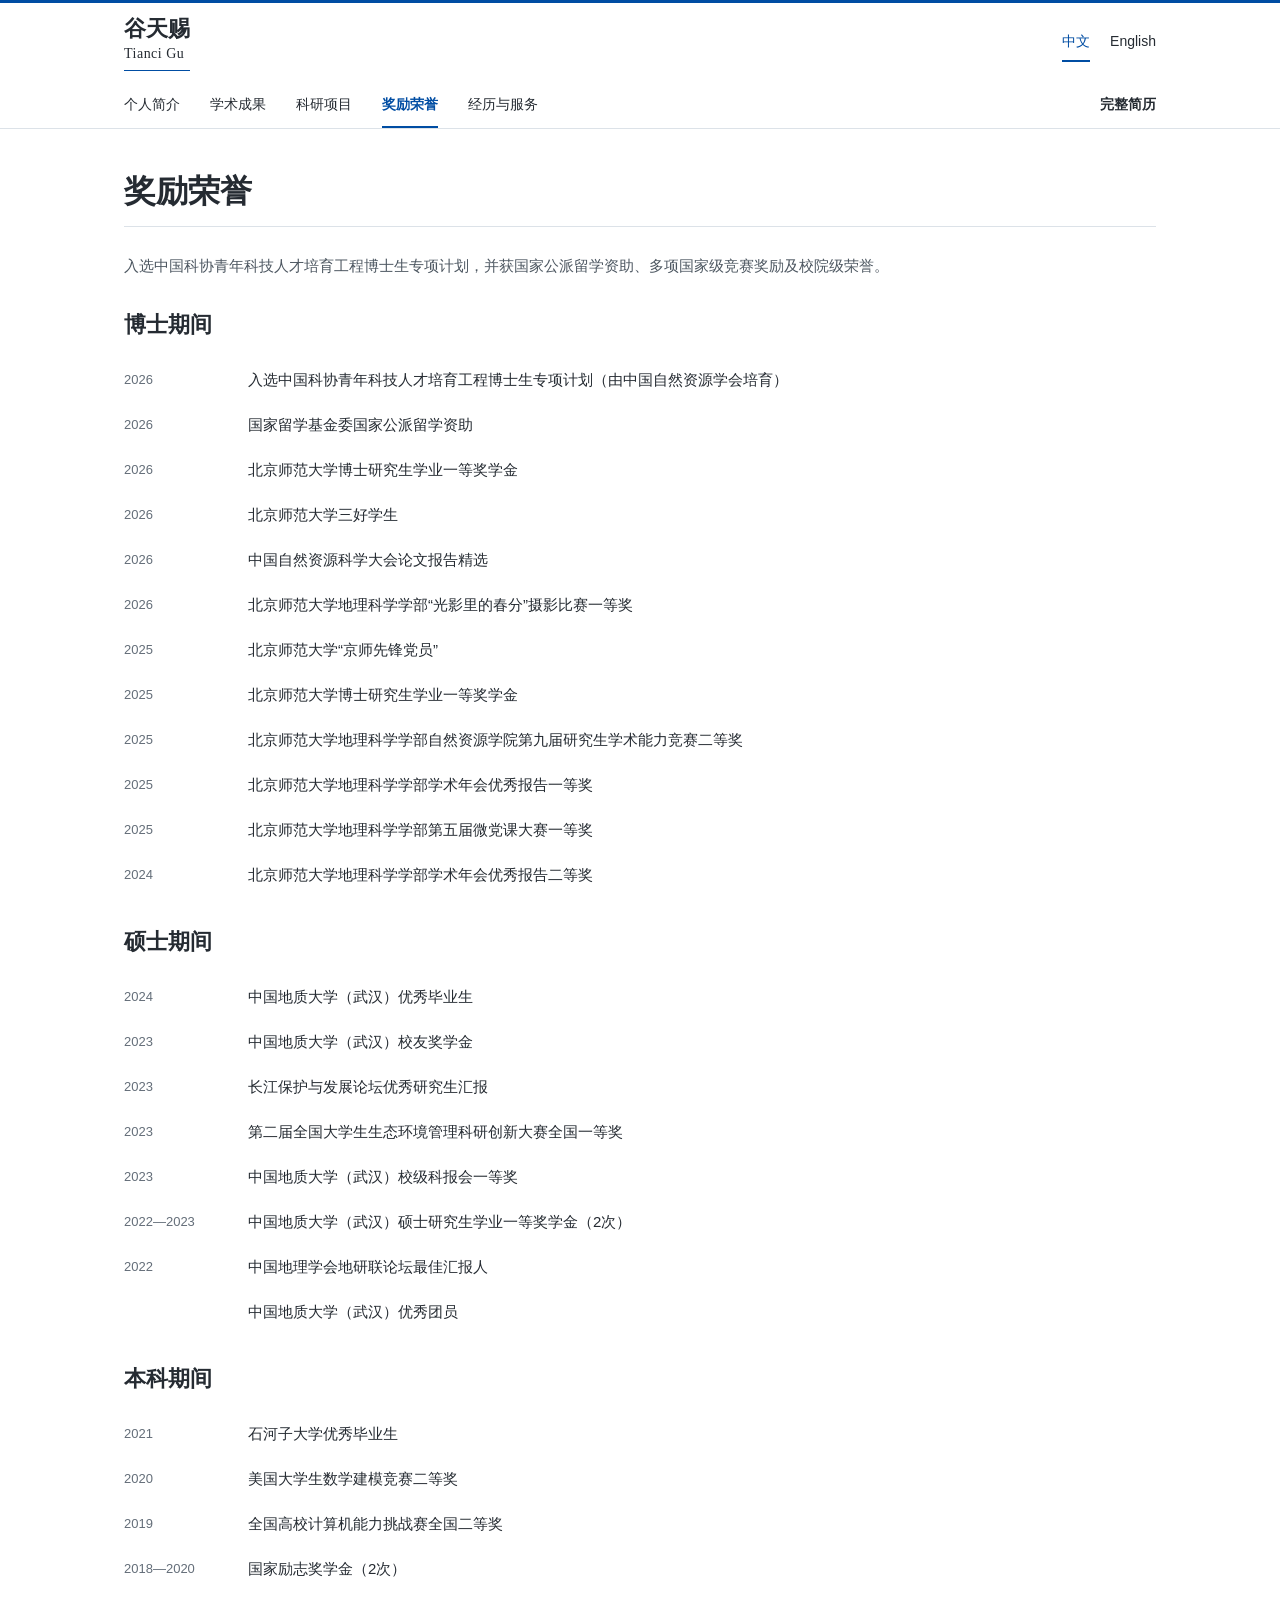
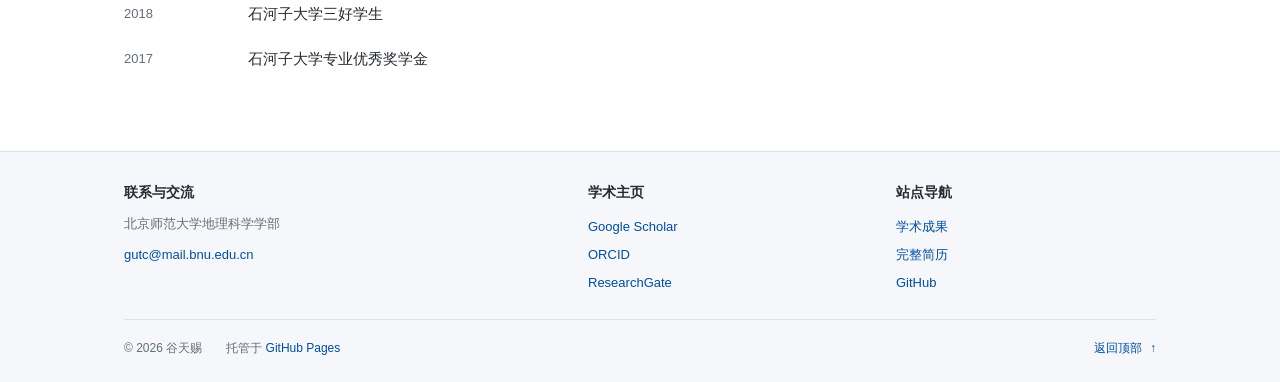
==== commit b7d2f4db: "feat(awards): add three 2026 doctoral honors" ====
--- a/awards.html
+++ b/awards.html
@@ -10,12 +10,12 @@
   <meta property="og:type" content="website">
   <link rel="canonical" href="https://sea993.github.io/CV_GUTIANCI/awards.html">
   <link rel="icon" href="assets/favicon.svg" type="image/svg+xml">
-  <link rel="stylesheet" href="assets/style.css?v=1791891684807166000">
+  <link rel="stylesheet" href="assets/style.css?v=1792834777469126100">
   <title>谷天赐 奖励荣誉</title>
-  <script src="assets/content.js?v=1791891684807166000" defer></script>
-  <script src="assets/app.js?v=1791891684807166000" defer></script>
+  <script src="assets/content.js?v=1792834777469126100" defer></script>
+  <script src="assets/app.js?v=1792834777469126100" defer></script>
 </head>
-<body id="top" data-page="awards" data-asset-version="1791891684807166000">
+<body id="top" data-page="awards" data-asset-version="1792834777469126100">
   <a class="skip-link" href="#main" data-i18n="skip">跳到正文</a>
   <header class="site-header">
     <div class="header-inner">
@@ -31,7 +31,7 @@
     <nav class="site-nav" id="site-nav" aria-label="主要导航"><a href="index.html" data-page-link="about" data-i18n="about">个人简介</a><a href="publications.html" data-page-link="publications" data-i18n="publications">学术成果</a><a href="projects.html" data-page-link="projects" data-i18n="projects">科研项目</a><a href="awards.html" data-page-link="awards" data-i18n="awards" aria-current="page">奖励荣誉</a><a href="service.html" data-page-link="service" data-i18n="service">经历与服务</a><a href="cv.html" data-page-link="cv" data-i18n="cv">完整简历</a></nav>
     <nav class="quick-nav" aria-label="快捷导航"><a href="index.html" data-page-link="about" data-i18n="profileShort">简介</a><a href="publications.html" data-page-link="publications" data-i18n="publications">学术成果</a><a href="projects.html" data-page-link="projects" data-i18n="projectsShort">科研项目</a></nav>
   </header>
-  <main id="main" class="page-shell"><section id="awards" class="content-section" aria-labelledby="awards-title"><h1 class="page-title" id="awards-title" data-i18n="awards">奖励荣誉</h1><p class="page-lead" data-page-summary="awards"></p><div id="award-list" class="grouped-list"></div></section><noscript><p>请开启JavaScript浏览网站内容，或<a href="assets/tianci-gu-cv.docx?v=1791891684807166000">下载Word简历</a>。 Enable JavaScript to browse this site, or download the CV.</p></noscript></main>
+  <main id="main" class="page-shell"><section id="awards" class="content-section" aria-labelledby="awards-title"><h1 class="page-title" id="awards-title" data-i18n="awards">奖励荣誉</h1><p class="page-lead" data-page-summary="awards"></p><div id="award-list" class="grouped-list"></div></section><noscript><p>请开启JavaScript浏览网站内容，或<a href="assets/tianci-gu-cv.docx?v=1792834777469126100">下载Word简历</a>。 Enable JavaScript to browse this site, or download the CV.</p></noscript></main>
   <footer class="site-footer" id="site-footer">
     <div class="footer-inner">
       <div class="footer-main">
--- a/assets/style.css
+++ b/assets/style.css
@@ -71,7 +71,6 @@
 .profile-sidebar .contact-links { flex-direction: column; align-items: flex-start; font-size: 13px; gap: 10px; }
 .about-title { font: 700 32px/1.35 var(--heading-font); margin: 0 0 23px; }
 .home-biography p { margin-bottom: 21px; }
-.home-short-bio { margin-bottom: 22px; font-size: 16px; line-height: 1.9; }
 .home-metrics { display: grid; grid-template-columns: repeat(4,minmax(0,1fr)); gap: 10px 18px; padding: 18px 0 12px; border-top: 1px solid var(--line); border-bottom: 1px solid var(--line); }
 .home-metrics a { display: flex; flex-direction: column; gap: 3px; text-decoration: none; }
 .home-metrics strong { color: var(--accent); font: 400 32px/1.15 var(--heading-font); font-variant-numeric: tabular-nums; }
@@ -81,9 +80,7 @@
 .home-actions { display: flex; flex-wrap: wrap; align-items: center; gap: 14px 25px; margin: 21px 0 18px; font: 14px/1.6 var(--interface-font); }
 .home-actions .primary-link { padding: 10px 16px; background: var(--accent); color: white; text-decoration: none; }
 .home-actions .primary-link:hover { background: #003b7e; }
-.full-biography summary, .profile-contact summary, .research-map-panel summary { cursor: pointer; color: var(--accent); font: 13px/1.8 var(--interface-font); }
-.full-biography[open] summary { margin-bottom: 18px; }
-.full-biography .home-biography { margin-top: 16px; }
+.profile-contact summary, .research-map-panel summary { cursor: pointer; color: var(--accent); font: 13px/1.8 var(--interface-font); }
 .profile-contact > summary { display: none; }
 .section-heading { display: flex; align-items: baseline; justify-content: space-between; gap: 15px; margin: 31px 0 18px; padding-bottom: 10px; border-bottom: 1px solid var(--line); }
 .section-heading h2 { margin: 0; }
@@ -130,6 +127,38 @@
 .overview-bar:hover .bar-track > span, .overview-bar[aria-pressed="true"] .bar-track > span { background: var(--accent); }
 .overview-bar strong { font-weight: 500; text-align: right; font-variant-numeric: tabular-nums; }
 .overview-note { margin: 15px 0 0; color: var(--muted); font: 12px/1.8 var(--interface-font); }
+.journal-overview { background: #fff; border-top: 1px solid var(--line); border-bottom: 1px solid var(--line); padding: 22px 0 19px; }
+.ranking-heading { display: flex; flex-wrap: wrap; justify-content: space-between; align-items: baseline; gap: 8px 20px; }
+.ranking-heading > span { color: var(--muted); font: 12px/1.7 var(--interface-font); }
+.ranking-layout { display: grid; grid-template-columns: 260px minmax(0,1fr); align-items: center; gap: 55px; max-width: 760px; margin: 3px 0; }
+.ranking-donut { display: block; width: 240px; max-width: 100%; margin: auto; }
+.rank-segment { transition: stroke-width 150ms; }
+.ranking-donut a:hover .rank-segment, .ranking-donut a:focus-visible .rank-segment { stroke-width: 27px; }
+.ranking-donut text { fill: var(--ink); pointer-events: none; }
+.ranking-donut .rank-total { fill: var(--accent); font: 400 44px var(--heading-font); }
+.rank-center-label { font: 12px var(--interface-font); }
+.ranking-legend { display: grid; gap: 10px; }
+.ranking-legend button { display: grid; grid-template-columns: 11px minmax(0,1fr) 34px; align-items: center; gap: 14px; border: 0; padding: 5px 0; background: none; text-align: left; font: 13px/1.6 var(--interface-font); }
+.ranking-legend button:hover, .ranking-legend button[aria-pressed="true"] { color: var(--accent); }
+.rank-swatch { width: 11px; height: 11px; border-radius: 50%; }
+.ranking-legend strong { text-align: right; font: 400 20px/1.3 var(--heading-font); font-variant-numeric: tabular-nums; }
+.chinese-index-summary { display: flex; flex-wrap: wrap; align-items: baseline; gap: 12px 35px; padding-top: 18px; margin-top: 16px; border-top: 1px solid var(--line); }
+.chinese-index-summary h3 { margin: 0; font: 400 13px/1.7 var(--interface-font); color: var(--muted); }
+.chinese-index-summary > div { display: flex; flex-wrap: wrap; gap: 16px 35px; }
+.chinese-index-summary button { display: flex; align-items: baseline; gap: 15px; padding: 0; border: 0; background: none; font: 13px/1.7 var(--interface-font); }
+.chinese-index-summary button:hover, .chinese-index-summary button[aria-pressed="true"] { color: var(--accent); }
+.chinese-index-summary strong { font: 400 23px/1.3 var(--heading-font); font-variant-numeric: tabular-nums; }
+.journal-index { color: var(--muted); }
+.ranking-exclusions { color: var(--muted); margin-bottom: 16px; }
+.ranking-exclusions ul { padding-left: 20px; }
+.ranking-exclusions li { margin-bottom: 6px; }
+.ranking-sources { margin-top: 10px; font: 12px/1.8 var(--interface-font); }
+.ranking-sources summary { width: fit-content; cursor: pointer; color: var(--accent); }
+#ranking-method { max-width: 920px; margin: 16px 0 12px; color: var(--muted); }
+.ranking-source-table { overflow-x: auto; }
+.ranking-source-table table { width: 100%; min-width: 550px; border-collapse: collapse; font-size: 12px; }
+.ranking-source-table th, .ranking-source-table td { padding: 7px 15px 7px 0; border-bottom: 1px solid var(--line); text-align: left; font-weight: 400; }
+.ranking-source-table thead th { color: var(--muted); }
 .topic-filters { display: flex; flex-wrap: wrap; gap: 6px 17px; padding: 13px 0; border-top: 1px solid var(--line); margin-bottom: 9px; }
 .topic-filters button { border: 0; padding: 4px 0; background: none; color: var(--muted); font: 12px/1.7 var(--interface-font); }
 .topic-filters button[aria-pressed="true"] { color: var(--accent); text-decoration: underline; text-underline-offset: 5px; }
@@ -305,13 +334,18 @@
   #footer-copyright, .footer-host { grid-column: 1; }
   .site-footer .back-to-top { grid-column: 2; grid-row: 1 / span 2; }
   .about-title { font-size: 25px; margin-bottom: 14px; }
-  .home-short-bio { font-size: 14px; margin-bottom: 18px; }
   .home-metrics { padding-top: 14px; gap: 10px 20px; }
   .home-metrics span { font-size: 11px; }
   .home-actions { gap: 13px 18px; margin: 18px 0 15px; font-size: 13px; }
   .section-heading { display: block; }
   .section-heading > a { display: inline-block; margin-top: 10px; }
   .data-overview { padding: 19px 16px 16px; }
+  .journal-overview { padding: 19px 0 16px; }
+  .ranking-layout { grid-template-columns: 1fr; gap: 9px; }
+  .ranking-heading { margin-bottom: 5px; }
+  .ranking-heading h2 { margin-bottom: 0; }
+  .ranking-donut { width: 220px; }
+  .ranking-legend { gap: 5px; }
   .overview-totals { gap: 12px 20px; }
   .overview-totals button { gap: 7px; }
   .overview-totals span { font-size: 12px; }
